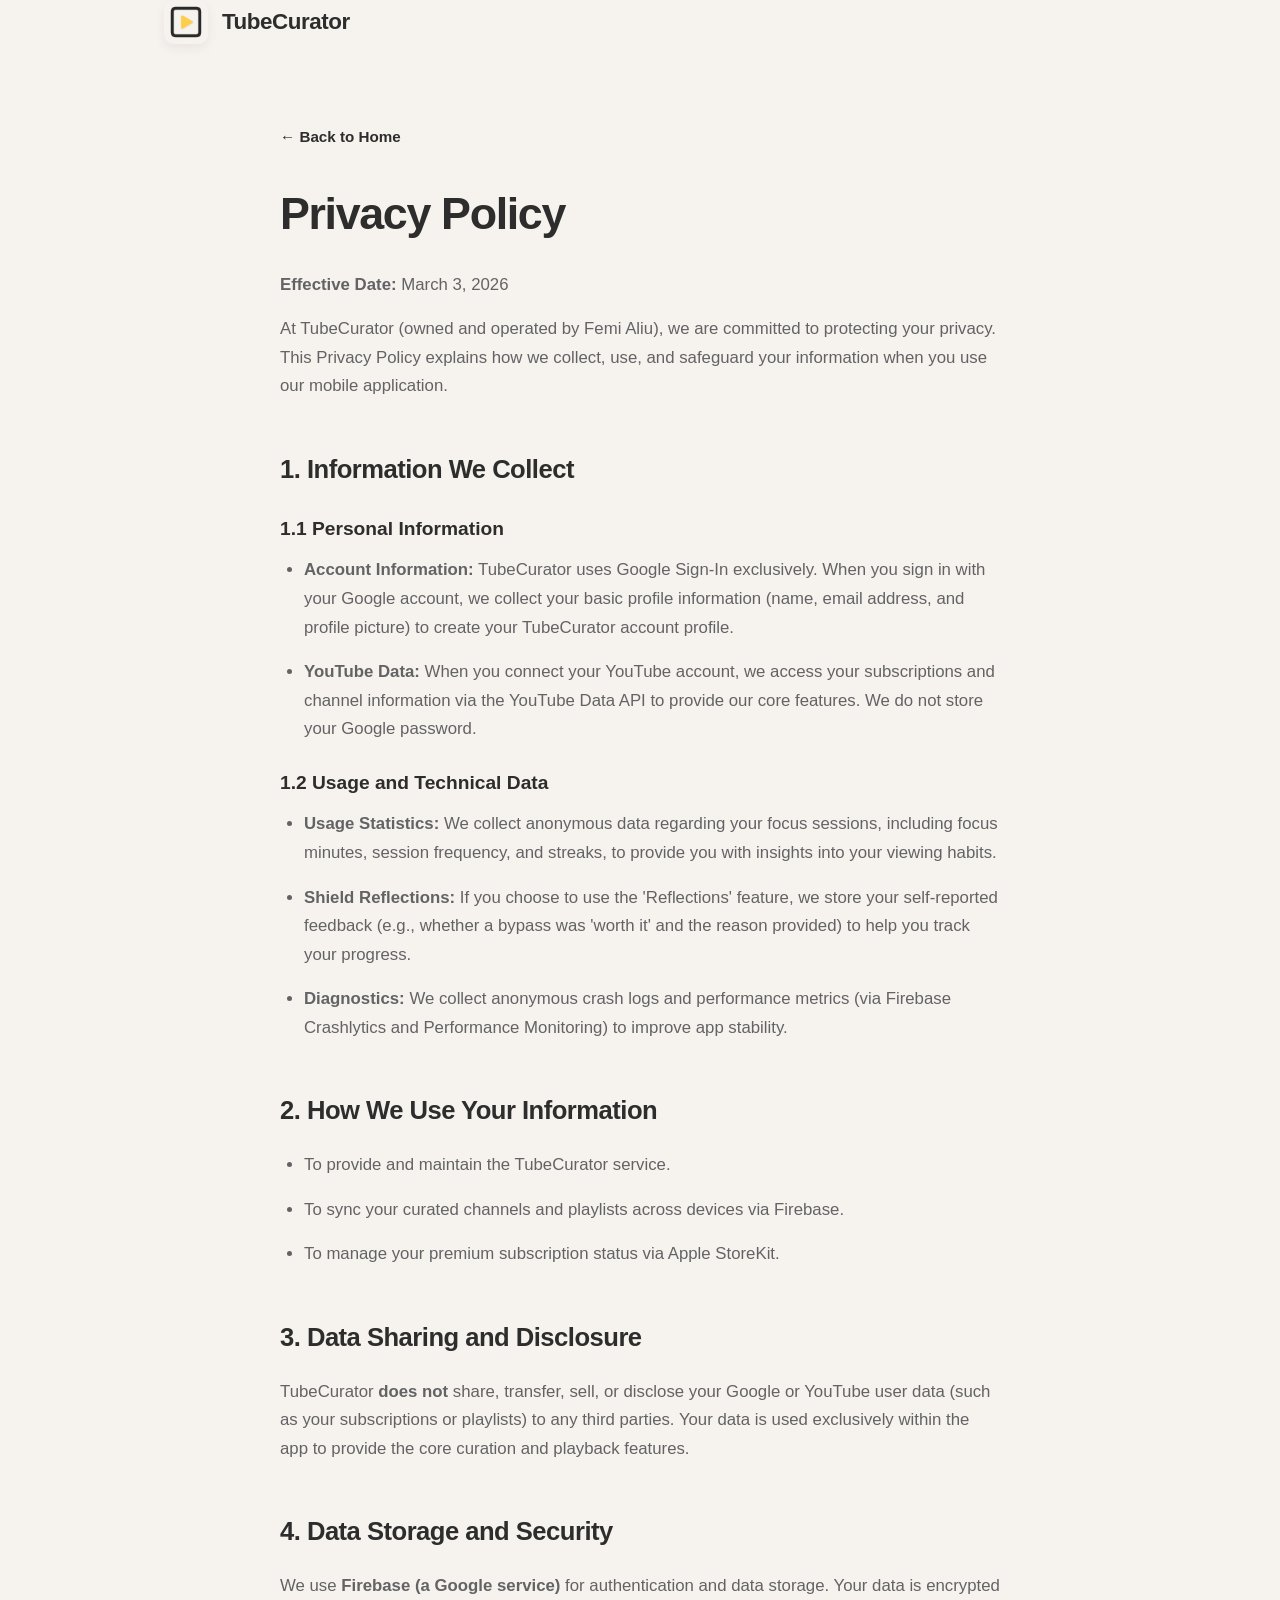
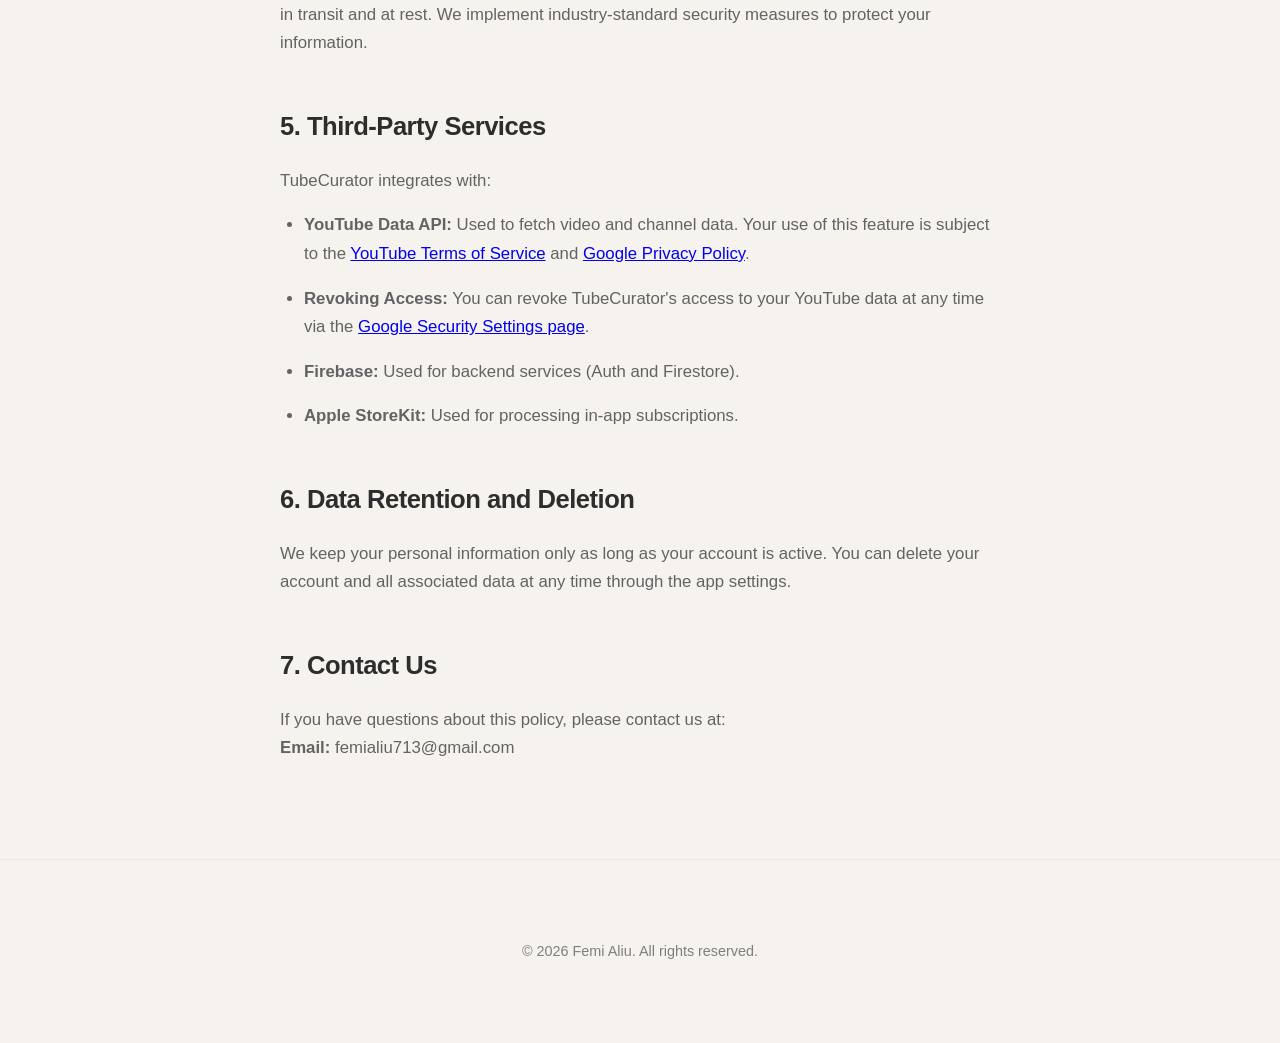
==== docs/privacy.html @ 1ade27c4 "Update Privacy Policy and Terms of Service for Google verification" ====
<!DOCTYPE html>
<html lang="en">

<head>
    <meta charset="UTF-8">
    <meta name="viewport" content="width=device-width, initial-scale=1.0">
    <title>Privacy Policy — TubeCurator</title>
    <link rel="stylesheet" href="style.css">
    <link href="https://fonts.googleapis.com/css2?family=Inter:wght@400;600;700&display=swap" rel="stylesheet">
    <style>
        .legal-content {
            padding: 80px 0;
            max-width: 720px;
            margin: 0 auto;
        }

        .legal-content h1 {
            font-size: 2.8rem;
            text-align: left;
            margin-bottom: 32px;
            letter-spacing: -0.03em;
        }

        .legal-content h2 {
            margin: 48px 0 20px;
            color: var(--text-primary);
            font-size: 1.6rem;
            letter-spacing: -0.02em;
        }

        .legal-content h3 {
            margin: 24px 0 12px;
            font-size: 1.2rem;
        }

        .legal-content p,
        .legal-content li {
            margin-bottom: 16px;
            color: var(--text-secondary);
            line-height: 1.7;
            font-size: 1.05rem;
        }

        .legal-content ul {
            margin-left: 24px;
            margin-bottom: 24px;
        }

        .back-link {
            display: inline-block;
            margin-bottom: 40px;
            color: var(--text-primary);
            text-decoration: none;
            font-weight: 600;
            font-size: 0.95rem;
        }
    </style>
</head>

<body>
    <header class="container">
        <div class="logo">
            <a href="index.html"
                style="text-decoration: none; color: inherit; display: flex; align-items: center; gap: 14px;">
                <img src="assets/icon.png" alt="TubeCurator Logo">
                <span>TubeCurator</span>
            </a>
        </div>
    </header>

    <main class="container">
        <div class="legal-content">
            <a href="index.html" class="back-link">← Back to Home</a>
            <h1>Privacy Policy</h1>
            <p><strong>Effective Date:</strong> March 3, 2026</p>

            <p>At TubeCurator (owned and operated by Femi Aliu), we are committed to protecting your privacy. This
                Privacy
                Policy explains how we collect, use, and safeguard your information when you use our mobile application.
            </p>

            <h2>1. Information We Collect</h2>
            <h3>1.1 Personal Information</h3>
            <ul>
                <li><strong>Account Information:</strong> TubeCurator uses Google Sign-In exclusively. When you sign in with your Google account, we collect your basic profile information (name, email address, and profile picture) to create your TubeCurator account profile.</li>
                <li><strong>YouTube Data:</strong> When you connect your YouTube account, we access your subscriptions
                    and channel information via the YouTube Data API to provide our core features. We do not store your
                    Google password.</li>
            </ul>

            <h3>1.2 Usage and Technical Data</h3>
            <ul>
                <li><strong>Usage Statistics:</strong> We collect anonymous data regarding your focus sessions,
                    including focus minutes, session frequency, and streaks, to provide you with insights into your
                    viewing habits.</li>
                <li><strong>Shield Reflections:</strong> If you choose to use the 'Reflections' feature, we store your
                    self-reported feedback (e.g., whether a bypass was 'worth it' and the reason provided) to help you
                    track your progress.</li>
                <li><strong>Diagnostics:</strong> We collect anonymous crash logs and performance metrics (via Firebase
                    Crashlytics and Performance Monitoring) to improve app stability.</li>
            </ul>

            <h2>2. How We Use Your Information</h2>
            <ul>
                <li>To provide and maintain the TubeCurator service.</li>
                <li>To sync your curated channels and playlists across devices via Firebase.</li>
                <li>To manage your premium subscription status via Apple StoreKit.</li>
            </ul>

            <h2>3. Data Sharing and Disclosure</h2>
            <p>TubeCurator <strong>does not</strong> share, transfer, sell, or disclose your Google or YouTube user data (such as your subscriptions or playlists) to any third parties. Your data is used exclusively within the app to provide the core curation and playback features.</p>

            <h2>4. Data Storage and Security</h2>
            <p>We use <strong>Firebase (a Google service)</strong> for authentication and data storage. Your data is
                encrypted in transit and at rest. We implement industry-standard security measures to protect your
                information.</p>

            <h2>5. Third-Party Services</h2>
            <p>TubeCurator integrates with:</p>
            <ul>
                <li><strong>YouTube Data API:</strong> Used to fetch video and channel data. Your use of this feature is
                    subject to the <a href="https://www.youtube.com/t/terms" target="_blank">YouTube Terms of
                        Service</a> and <a href="https://policies.google.com/privacy" target="_blank">Google Privacy
                        Policy</a>.</li>
                <li><strong>Revoking Access:</strong> You can revoke TubeCurator's access to your YouTube data at any
                    time via the <a href="https://security.google.com/settings/security/permissions"
                        target="_blank">Google Security Settings page</a>.</li>
                <li><strong>Firebase:</strong> Used for backend services (Auth and Firestore).</li>
                <li><strong>Apple StoreKit:</strong> Used for processing in-app subscriptions.</li>
            </ul>

            <h2>6. Data Retention and Deletion</h2>
            <p>We keep your personal information only as long as your account is active. You can delete your account and
                all associated data at any time through the app settings.</p>

            <h2>7. Contact Us</h2>
            <p>If you have questions about this policy, please contact us at:<br>
                <strong>Email:</strong> femialiu713@gmail.com
            </p>
        </div>
    </main>

    <footer>
        <div class="container">
            <p class="copyright">&copy; 2026 Femi Aliu. All rights reserved.</p>
        </div>
    </footer>
</body>

</html>
---- docs/style.css ----
:root {
    /* Light Theme (Default) */
    --bg-color: #F6F2ED;
    --card-bg: #FFFFFF;
    --text-primary: #2D2D2D;
    --text-secondary: #636366;
    --accent-color: #FFCC4D;
    --accent-deep: #D4AF37;
    --border-color: rgba(0, 0, 0, 0.05);
    --shadow-color: rgba(0, 0, 0, 0.06);
    --font-main: 'SF Pro Text', -apple-system, BlinkMacSystemFont, "Segoe UI", Roboto, Helvetica, Arial, sans-serif;
    --border-radius: 16px;
}

@media (prefers-color-scheme: dark) {
    :root {
        --bg-color: #121212;
        --card-bg: #1C1C1E;
        --text-primary: #F5F5F5;
        --text-secondary: #8E8E93;
        --border-color: rgba(255, 255, 255, 0.1);
        --shadow-color: rgba(0, 0, 0, 0.2);
    }
}

* {
    margin: 0;
    padding: 0;
    box-sizing: border-box;
}

body {
    background-color: var(--bg-color);
    color: var(--text-primary);
    font-family: var(--font-main);
    line-height: 1.6;
    overflow-x: hidden;
    -webkit-font-smoothing: antialiased;
}

.container {
    max-width: 1000px;
    margin: 0 auto;
    padding: 0 24px;
}

/* Header */
header {
    padding: 48px 0;
    display: flex;
    justify-content: space-between;
    align-items: center;
}

.logo {
    display: flex;
    align-items: center;
    gap: 14px;
    font-weight: 700;
    font-size: 1.4rem;
    letter-spacing: -0.02em;
}

.logo img {
    width: 44px;
    height: 44px;
    border-radius: 10px;
    box-shadow: 0 4px 12px var(--shadow-color);
}

/* Hero Section */
.hero {
    text-align: center;
    padding: 80px 0 120px;
}

.app-icon-large {
    width: 160px;
    height: 160px;
    margin-bottom: 48px;
    border-radius: 36px;
    box-shadow: 0 20px 40px var(--shadow-color);
}

h1 {
    font-size: 3.5rem;
    font-weight: 800;
    line-height: 1.1;
    margin-bottom: 24px;
    letter-spacing: -0.04em;
}

.subtitle {
    font-size: 1.4rem;
    color: var(--text-secondary);
    max-width: 640px;
    margin: 0 auto 48px;
    font-weight: 400;
}

/* Buttons */
.cta-button {
    display: inline-block;
    padding: 16px 32px;
    background-color: var(--text-primary);
    color: var(--bg-color);
    text-decoration: none;
    border-radius: 14px;
    font-weight: 600;
    font-size: 1.1rem;
    transition: all 0.2s cubic-bezier(0.4, 0, 0.2, 1);
}

.cta-button:hover {
    transform: scale(1.02);
    opacity: 0.9;
}

.cta-button.secondary {
    background-color: transparent;
    border: 1.5px solid var(--text-primary);
    color: var(--text-primary);
    margin-top: 16px;
}

/* Features */
.features {
    display: grid;
    grid-template-columns: repeat(auto-fit, minmax(280px, 1fr));
    gap: 24px;
    padding-bottom: 120px;
}

.feature-card {
    background-color: var(--card-bg);
    padding: 40px;
    border-radius: var(--border-radius);
    border: 1px solid var(--border-color);
    box-shadow: 0 8px 24px var(--shadow-color);
    transition: transform 0.3s ease;
}

.feature-card:hover {
    transform: translateY(-4px);
}

.feature-card .icon-box {
    width: 48px;
    height: 48px;
    background-color: var(--accent-color);
    border-radius: 12px;
    display: flex;
    align-items: center;
    justify-content: center;
    margin-bottom: 24px;
    color: #000;
    font-weight: bold;
}

.feature-card h3 {
    margin-bottom: 12px;
    font-size: 1.5rem;
    font-weight: 700;
    letter-spacing: -0.01em;
}

.feature-card p {
    color: var(--text-secondary);
    font-size: 1.05rem;
}

/* Footer */
footer {
    padding: 80px 0;
    border-top: 1px solid var(--border-color);
    text-align: center;
    color: var(--text-secondary);
}

.footer-links {
    margin-bottom: 32px;
    display: flex;
    justify-content: center;
    gap: 40px;
}

.footer-links a {
    color: var(--text-secondary);
    text-decoration: none;
    font-weight: 500;
    transition: color 0.2s ease;
}

.footer-links a:hover {
    color: var(--text-primary);
}

.copyright {
    font-size: 0.9rem;
    opacity: 0.8;
}

/* Utilities */
.accent-text {
    color: var(--accent-deep);
}

/* Responsive */
@media (max-width: 768px) {
    h1 {
        font-size: 2.5rem;
    }

    .subtitle {
        font-size: 1.1rem;
    }

    .hero {
        padding: 40px 0 80px;
    }
}
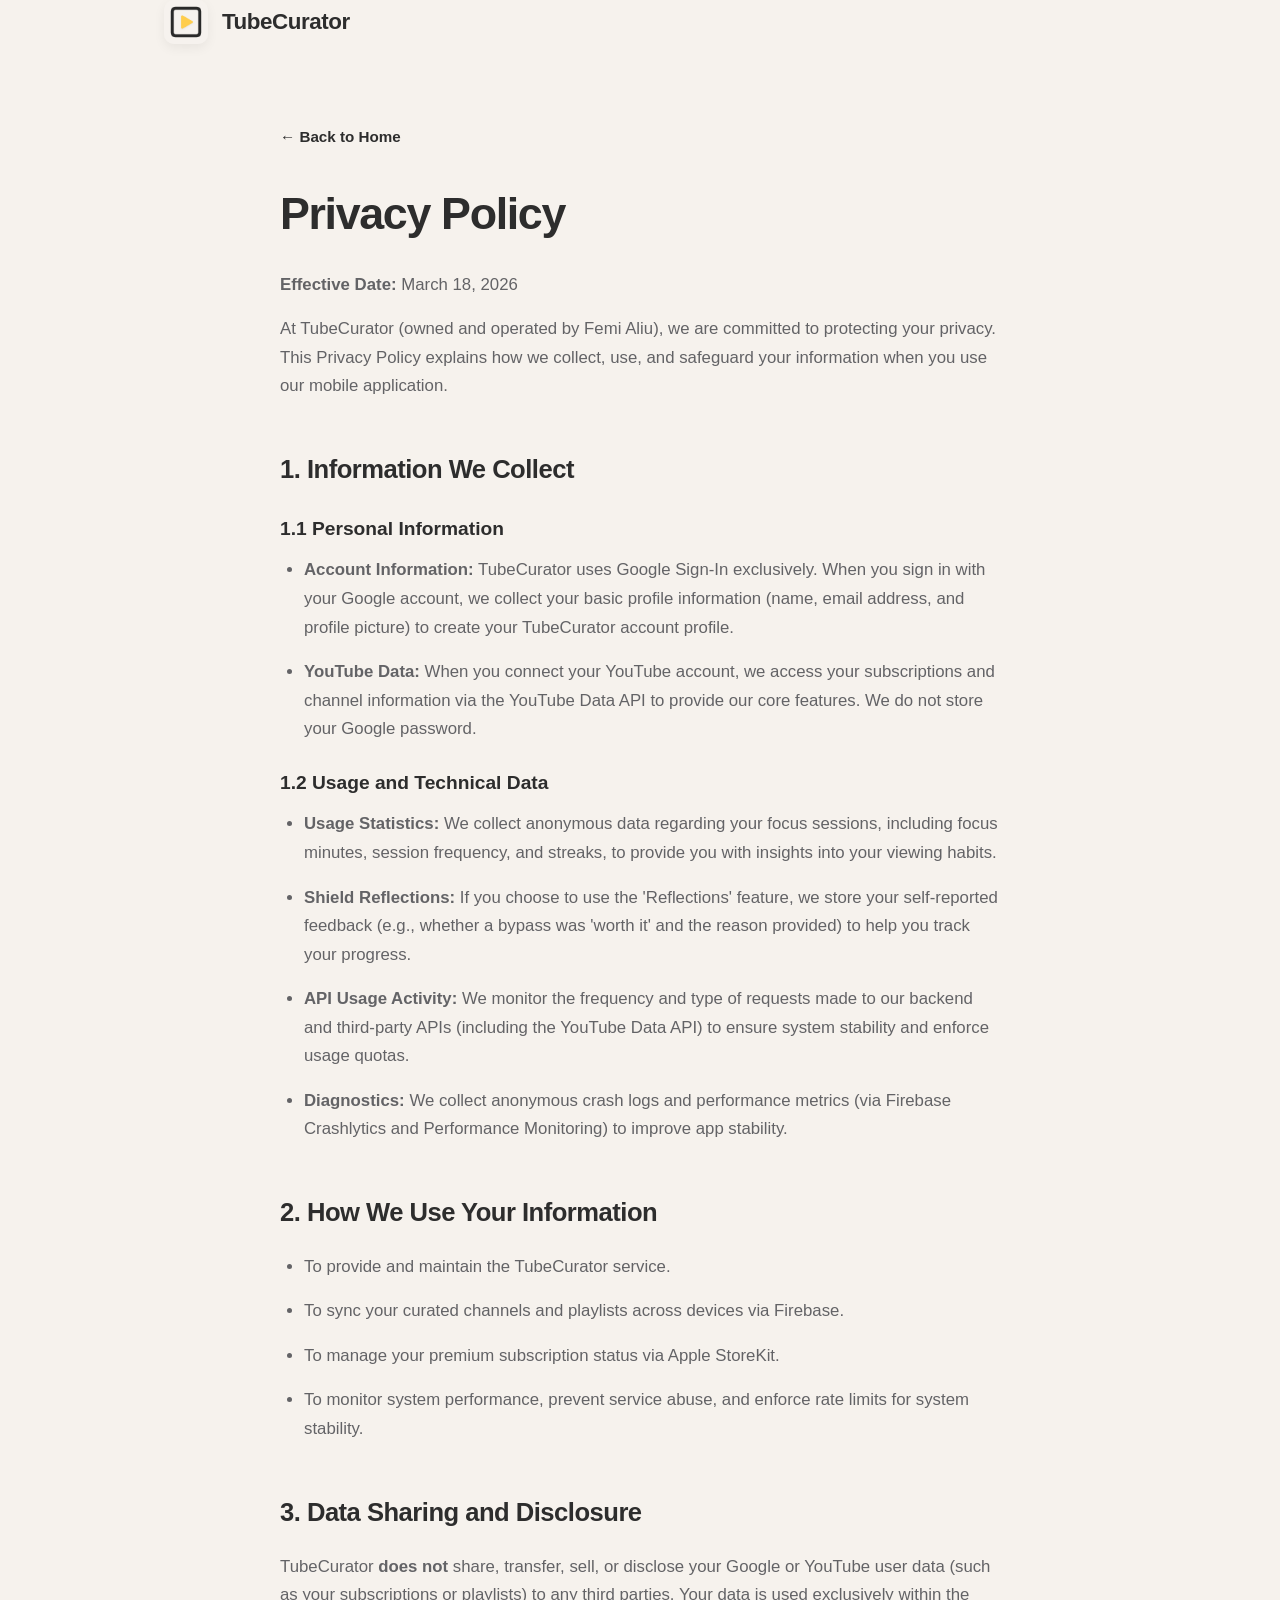
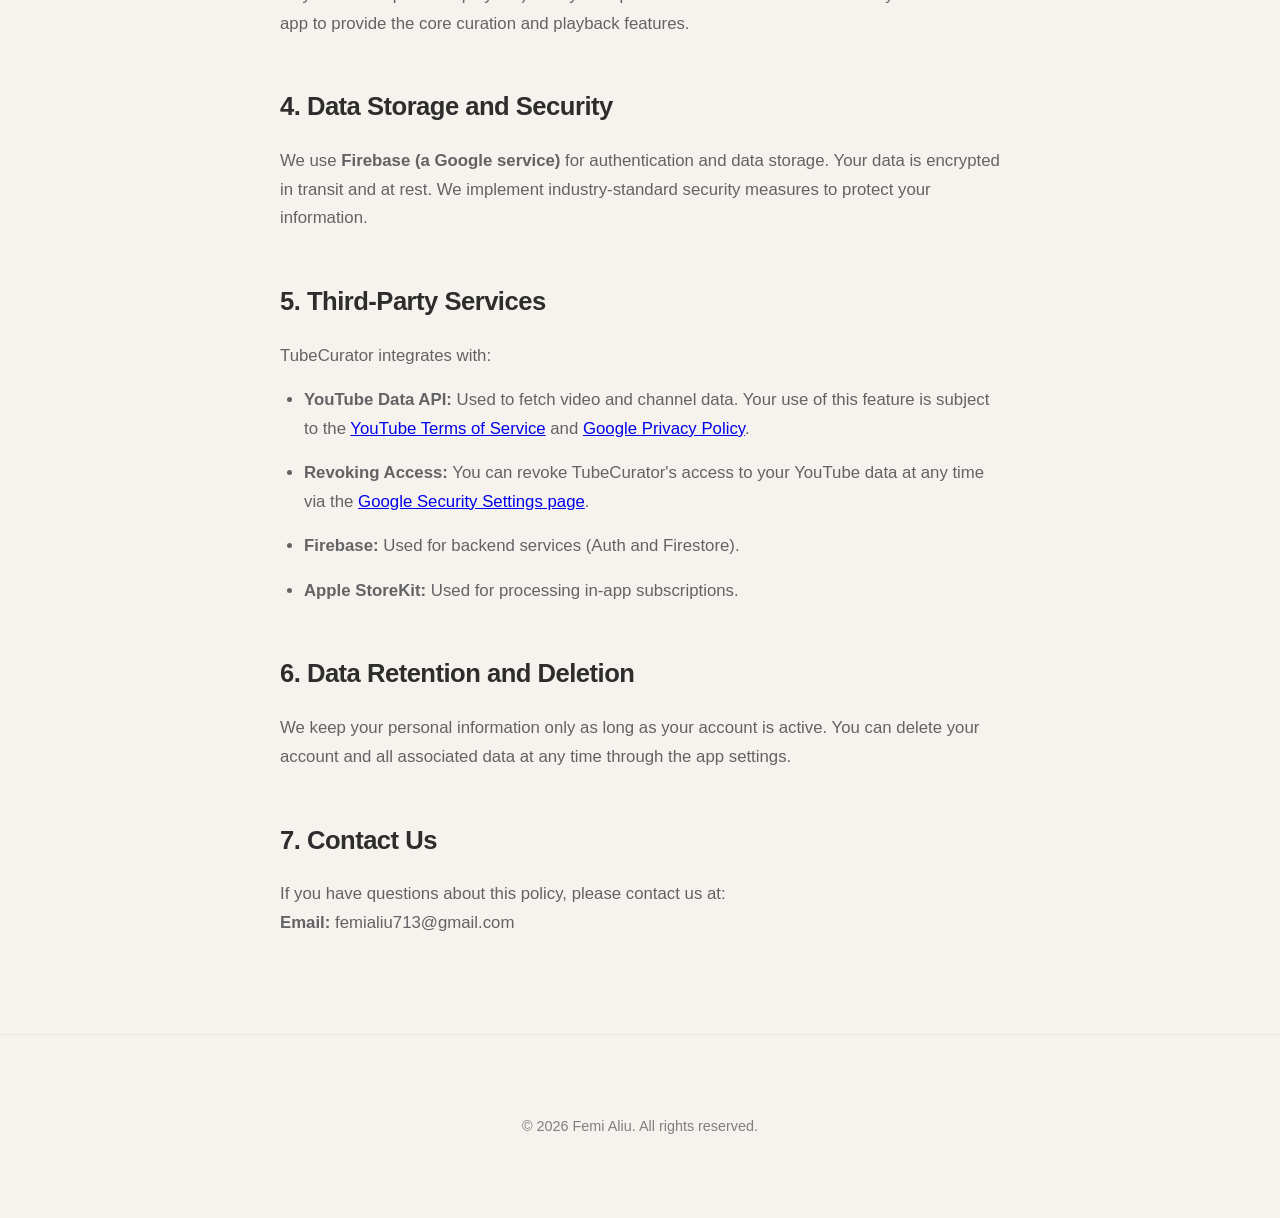
==== commit 496c868a: "legal: add usage limits and anti-abuse policies to ToS and Privacy" ====
--- a/docs/privacy.html
+++ b/docs/privacy.html
@@ -72,7 +72,7 @@
         <div class="legal-content">
             <a href="index.html" class="back-link">← Back to Home</a>
             <h1>Privacy Policy</h1>
-            <p><strong>Effective Date:</strong> March 3, 2026</p>
+            <p><strong>Effective Date:</strong> March 18, 2026</p>
 
             <p>At TubeCurator (owned and operated by Femi Aliu), we are committed to protecting your privacy. This
                 Privacy
@@ -96,6 +96,9 @@
                 <li><strong>Shield Reflections:</strong> If you choose to use the 'Reflections' feature, we store your
                     self-reported feedback (e.g., whether a bypass was 'worth it' and the reason provided) to help you
                     track your progress.</li>
+                <li><strong>API Usage Activity:</strong> We monitor the frequency and type of requests made to our
+                    backend and third-party APIs (including the YouTube Data API) to ensure system stability and enforce
+                    usage quotas.</li>
                 <li><strong>Diagnostics:</strong> We collect anonymous crash logs and performance metrics (via Firebase
                     Crashlytics and Performance Monitoring) to improve app stability.</li>
             </ul>
@@ -105,6 +108,8 @@
                 <li>To provide and maintain the TubeCurator service.</li>
                 <li>To sync your curated channels and playlists across devices via Firebase.</li>
                 <li>To manage your premium subscription status via Apple StoreKit.</li>
+                <li>To monitor system performance, prevent service abuse, and enforce rate limits for system stability.
+                </li>
             </ul>
 
             <h2>3. Data Sharing and Disclosure</h2>
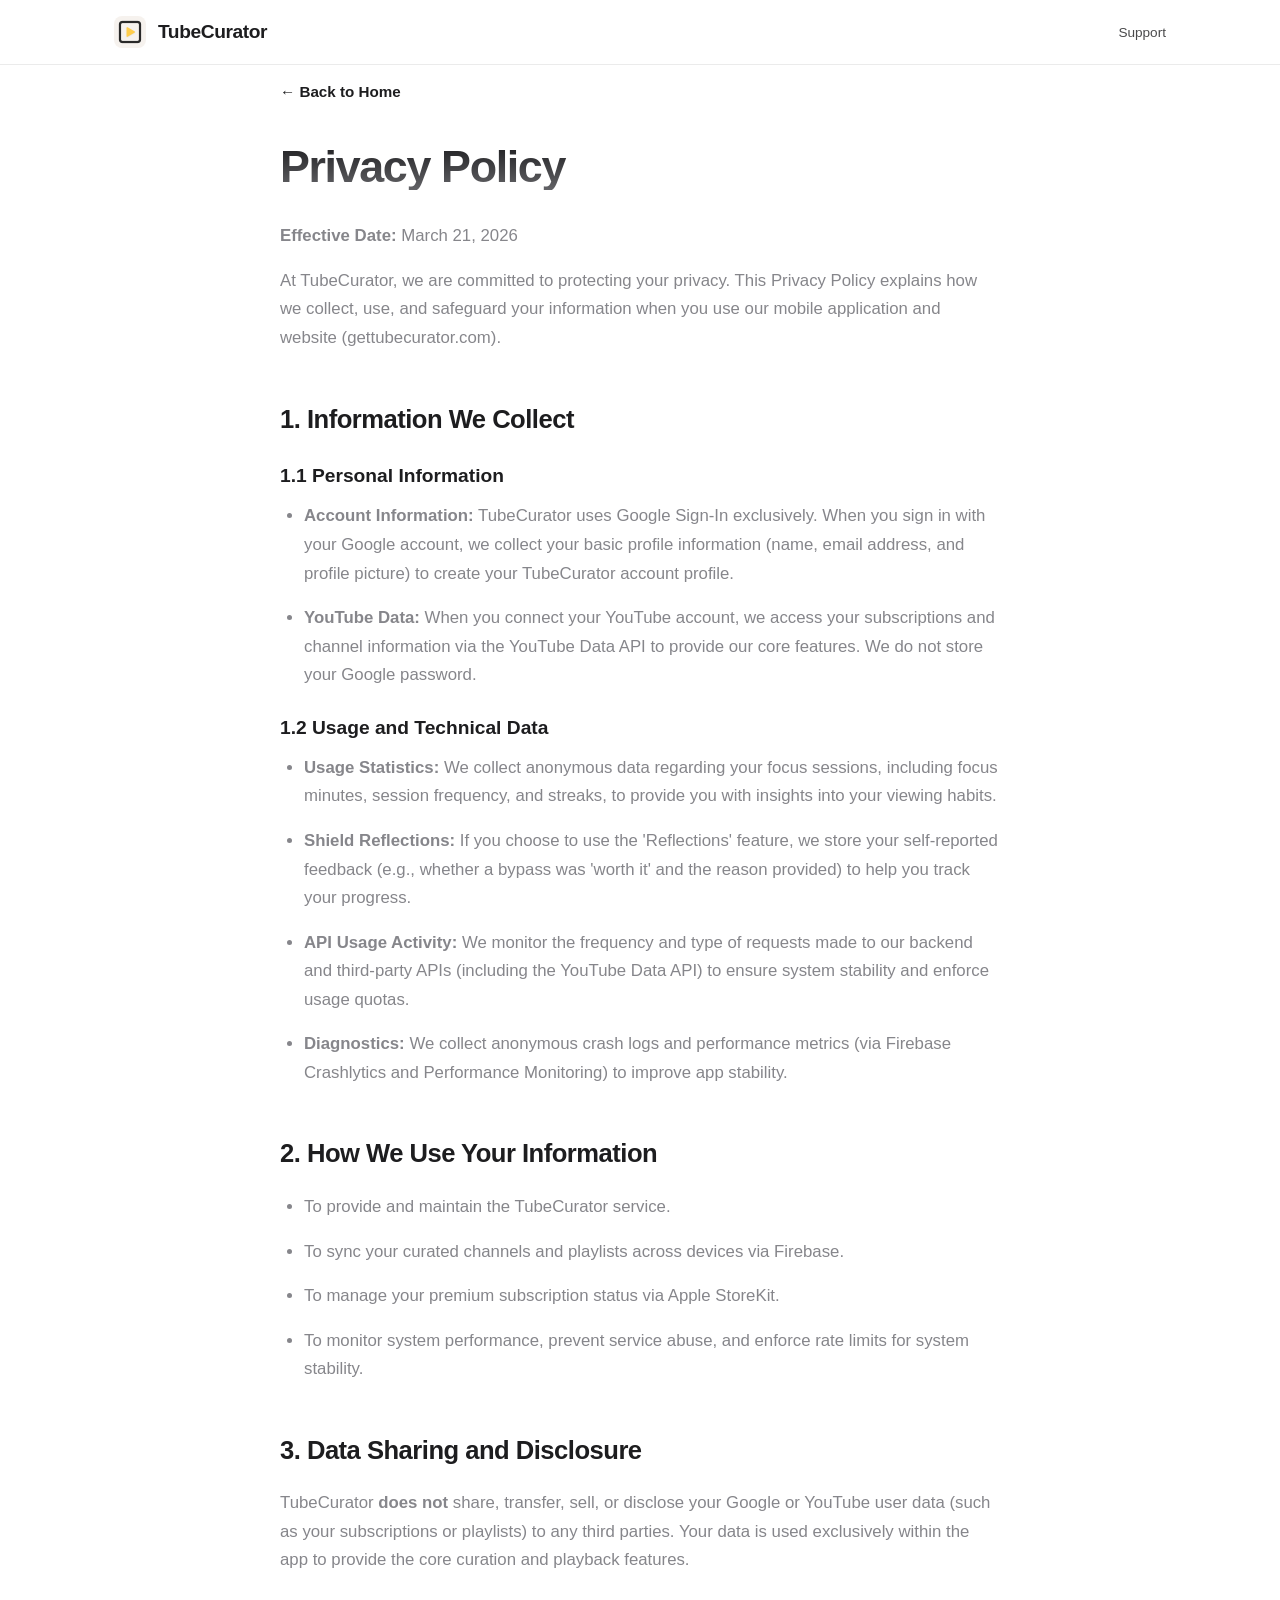
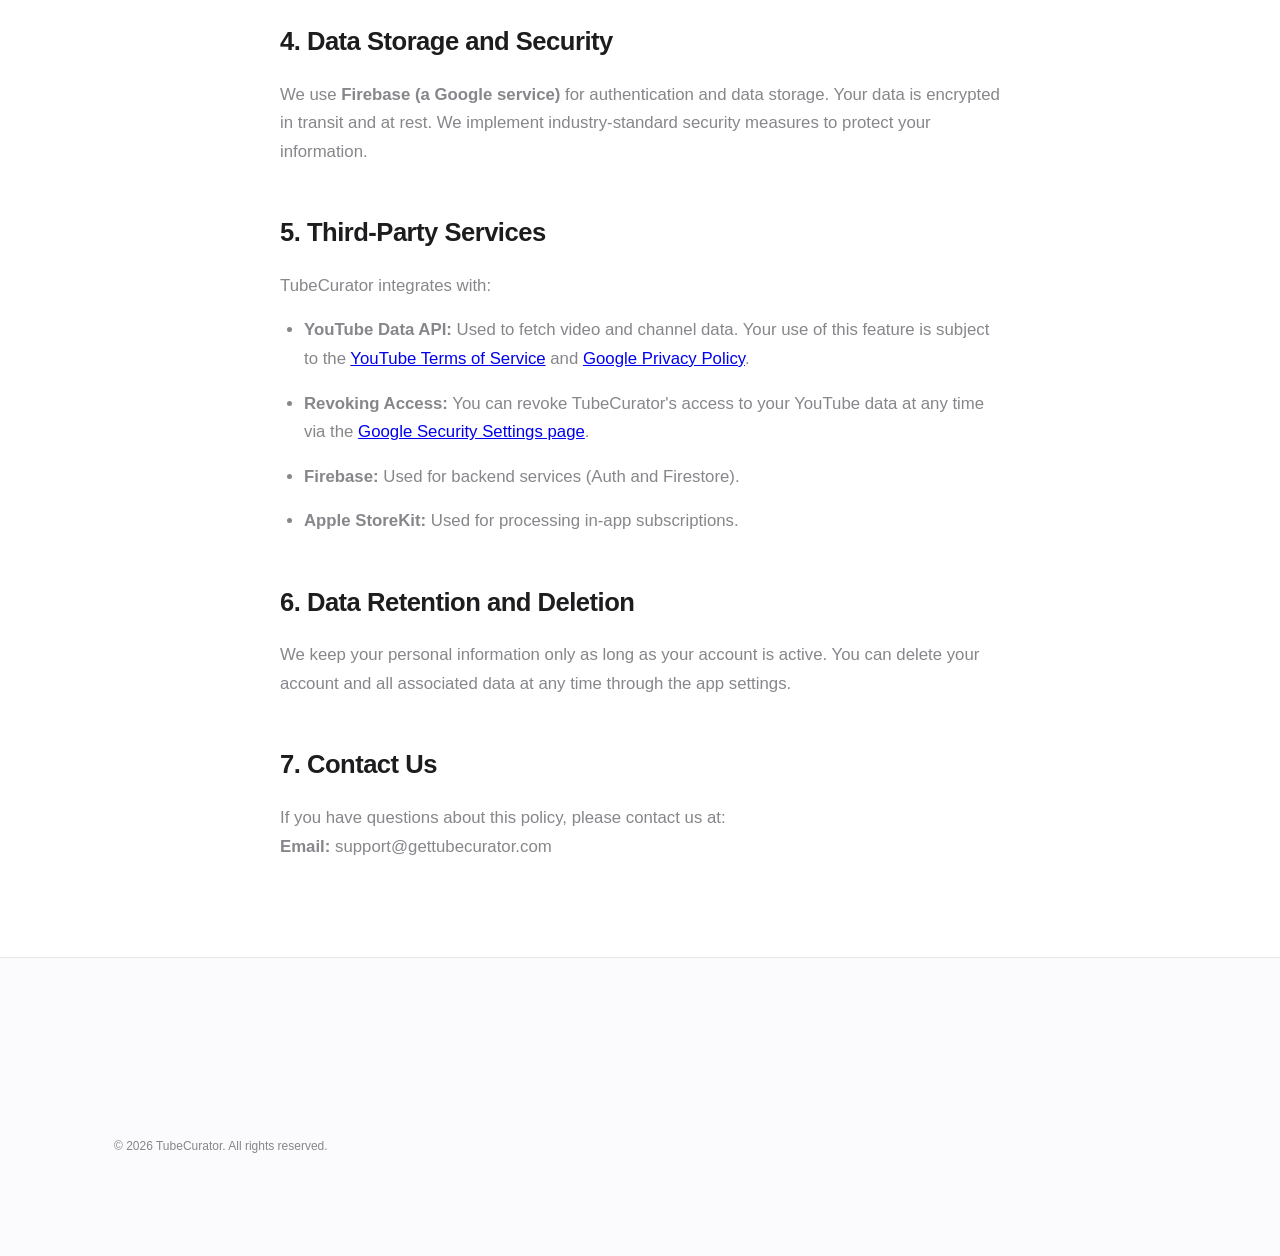
==== commit 1afbf96b: "updated site" ====
--- a/docs/privacy.html
+++ b/docs/privacy.html
@@ -58,13 +58,15 @@
 </head>
 
 <body>
-    <header class="container">
-        <div class="logo">
-            <a href="index.html"
-                style="text-decoration: none; color: inherit; display: flex; align-items: center; gap: 14px;">
+    <header>
+        <div class="container">
+            <a href="index.html" class="logo">
                 <img src="assets/icon.png" alt="TubeCurator Logo">
                 <span>TubeCurator</span>
             </a>
+            <nav>
+                <a href="mailto:support@gettubecurator.com">Support</a>
+            </nav>
         </div>
     </header>
 
@@ -72,12 +74,9 @@
         <div class="legal-content">
             <a href="index.html" class="back-link">← Back to Home</a>
             <h1>Privacy Policy</h1>
-            <p><strong>Effective Date:</strong> March 18, 2026</p>
+            <p><strong>Effective Date:</strong> March 21, 2026</p>
 
-            <p>At TubeCurator (owned and operated by Femi Aliu), we are committed to protecting your privacy. This
-                Privacy
-                Policy explains how we collect, use, and safeguard your information when you use our mobile application.
-            </p>
+            <p>At TubeCurator, we are committed to protecting your privacy. This Privacy Policy explains how we collect, use, and safeguard your information when you use our mobile application and website (gettubecurator.com).</p>
 
             <h2>1. Information We Collect</h2>
             <h3>1.1 Personal Information</h3>
@@ -140,14 +139,14 @@
 
             <h2>7. Contact Us</h2>
             <p>If you have questions about this policy, please contact us at:<br>
-                <strong>Email:</strong> femialiu713@gmail.com
+                <strong>Email:</strong> support@gettubecurator.com
             </p>
         </div>
     </main>
 
     <footer>
         <div class="container">
-            <p class="copyright">&copy; 2026 Femi Aliu. All rights reserved.</p>
+            <p class="copyright">&copy; 2026 TubeCurator. All rights reserved.</p>
         </div>
     </footer>
 </body>
--- a/docs/style.css
+++ b/docs/style.css
@@ -1,25 +1,37 @@
 :root {
-    /* Light Theme (Default) */
-    --bg-color: #F6F2ED;
-    --card-bg: #FFFFFF;
-    --text-primary: #2D2D2D;
-    --text-secondary: #636366;
-    --accent-color: #FFCC4D;
-    --accent-deep: #D4AF37;
-    --border-color: rgba(0, 0, 0, 0.05);
-    --shadow-color: rgba(0, 0, 0, 0.06);
-    --font-main: 'SF Pro Text', -apple-system, BlinkMacSystemFont, "Segoe UI", Roboto, Helvetica, Arial, sans-serif;
-    --border-radius: 16px;
+    /* Color Palette - Premium Neutrals & Gold Accents */
+    --bg-primary: #ffffff;
+    --bg-secondary: #fbfbfd;
+    --text-primary: #1d1d1f;
+    --text-secondary: #86868b;
+    --accent: #ffcc00; /* Apple-style Gold/Amber */
+    --accent-hover: #e6b800;
+    --glass-bg: rgba(255, 255, 255, 0.72);
+    --glass-border: rgba(0, 0, 0, 0.08);
+    --card-shadow: 0 8px 30px rgba(0, 0, 0, 0.04);
+    --card-hover-shadow: 0 20px 40px rgba(0, 0, 0, 0.08);
+    
+    /* Typography */
+    --font-main: 'Inter', -apple-system, BlinkMacSystemFont, "SF Pro Text", "Helvetica Neue", Arial, sans-serif;
+    --letter-spacing-tight: -0.022em;
+    --letter-spacing-v-tight: -0.04em;
+    
+    /* Layout */
+    --container-max-width: 1100px;
+    --section-padding: 120px 24px;
+    --border-radius: 20px;
 }
 
 @media (prefers-color-scheme: dark) {
     :root {
-        --bg-color: #121212;
-        --card-bg: #1C1C1E;
-        --text-primary: #F5F5F5;
-        --text-secondary: #8E8E93;
-        --border-color: rgba(255, 255, 255, 0.1);
-        --shadow-color: rgba(0, 0, 0, 0.2);
+        --bg-primary: #000000;
+        --bg-secondary: #161617;
+        --text-primary: #f5f5f7;
+        --text-secondary: #a1a1a6;
+        --glass-bg: rgba(22, 22, 23, 0.8);
+        --glass-border: rgba(255, 255, 255, 0.12);
+        --card-shadow: 0 8px 30px rgba(0, 0, 0, 0.4);
+        --card-hover-shadow: 0 20px 40px rgba(0, 0, 0, 0.6);
     }
 }
 
@@ -27,26 +39,40 @@
     margin: 0;
     padding: 0;
     box-sizing: border-box;
+    -webkit-font-smoothing: antialiased;
 }
 
 body {
-    background-color: var(--bg-color);
+    background-color: var(--bg-primary);
     color: var(--text-primary);
     font-family: var(--font-main);
-    line-height: 1.6;
+    line-height: 1.47059;
+    font-weight: 400;
     overflow-x: hidden;
-    -webkit-font-smoothing: antialiased;
 }
 
 .container {
-    max-width: 1000px;
+    max-width: var(--container-max-width);
     margin: 0 auto;
     padding: 0 24px;
 }
 
-/* Header */
+/* Header & Navigation */
 header {
-    padding: 48px 0;
+    position: fixed;
+    top: 0;
+    left: 0;
+    right: 0;
+    z-index: 1000;
+    backdrop-filter: blur(20px);
+    -webkit-backdrop-filter: blur(20px);
+    background-color: var(--glass-bg);
+    border-bottom: 1px solid var(--glass-border);
+    transition: background-color 0.3s ease;
+}
+
+header .container {
+    height: 64px;
     display: flex;
     justify-content: space-between;
     align-items: center;
@@ -55,167 +81,253 @@
 .logo {
     display: flex;
     align-items: center;
-    gap: 14px;
-    font-weight: 700;
-    font-size: 1.4rem;
-    letter-spacing: -0.02em;
+    gap: 12px;
+    font-weight: 600;
+    font-size: 1.2rem;
+    letter-spacing: var(--letter-spacing-tight);
+    text-decoration: none;
+    color: var(--text-primary);
 }
 
 .logo img {
-    width: 44px;
-    height: 44px;
-    border-radius: 10px;
-    box-shadow: 0 4px 12px var(--shadow-color);
+    width: 32px;
+    height: 32px;
+    border-radius: 8px;
+}
+
+nav a {
+    color: var(--text-primary);
+    text-decoration: none;
+    font-size: 0.85rem;
+    font-weight: 500;
+    opacity: 0.8;
+    transition: opacity 0.2s;
+}
+
+nav a:hover {
+    opacity: 1;
 }
 
 /* Hero Section */
 .hero {
+    padding: 200px 24px 120px;
     text-align: center;
-    padding: 80px 0 120px;
+    display: flex;
+    flex-direction: column;
+    align-items: center;
 }
 
 .app-icon-large {
-    width: 160px;
-    height: 160px;
-    margin-bottom: 48px;
-    border-radius: 36px;
-    box-shadow: 0 20px 40px var(--shadow-color);
+    width: 120px;
+    height: 120px;
+    margin-bottom: 40px;
+    border-radius: 28px;
+    box-shadow: 0 10px 30px rgba(0, 0, 0, 0.15);
 }
 
 h1 {
-    font-size: 3.5rem;
-    font-weight: 800;
-    line-height: 1.1;
+    font-size: 5rem;
+    line-height: 1.05;
+    font-weight: 700;
+    letter-spacing: var(--letter-spacing-v-tight);
     margin-bottom: 24px;
-    letter-spacing: -0.04em;
+    background: linear-gradient(180deg, var(--text-primary) 0%, var(--text-secondary) 150%);
+    -webkit-background-clip: text;
+    background-clip: text;
+    -webkit-text-fill-color: transparent;
 }
 
 .subtitle {
-    font-size: 1.4rem;
+    font-size: 1.6rem;
+    line-height: 1.3;
+    font-weight: 500;
     color: var(--text-secondary);
-    max-width: 640px;
+    max-width: 700px;
     margin: 0 auto 48px;
-    font-weight: 400;
-}
-
-/* Buttons */
+    letter-spacing: var(--letter-spacing-tight);
+}
+
+.actions {
+    display: flex;
+    gap: 16px;
+    justify-content: center;
+}
+
 .cta-button {
     display: inline-block;
-    padding: 16px 32px;
-    background-color: var(--text-primary);
-    color: var(--bg-color);
+    padding: 18px 32px;
+    background-color: #0071e3; /* Classic Apple Blue */
+    color: #ffffff;
     text-decoration: none;
-    border-radius: 14px;
+    border-radius: 980px;
     font-weight: 600;
     font-size: 1.1rem;
-    transition: all 0.2s cubic-bezier(0.4, 0, 0.2, 1);
+    transition: all 0.3s cubic-bezier(0.4, 0, 0.2, 1);
 }
 
 .cta-button:hover {
+    background-color: #0077ed;
     transform: scale(1.02);
-    opacity: 0.9;
 }
 
 .cta-button.secondary {
     background-color: transparent;
-    border: 1.5px solid var(--text-primary);
-    color: var(--text-primary);
-    margin-top: 16px;
-}
-
-/* Features */
+    color: #0071e3;
+    border: none;
+}
+
+.cta-button.secondary:hover {
+    text-decoration: underline;
+    transform: none;
+}
+
+/* Features Grid */
 .features {
+    padding: var(--section-padding);
+}
+
+.features-grid {
     display: grid;
-    grid-template-columns: repeat(auto-fit, minmax(280px, 1fr));
+    grid-template-columns: repeat(3, 1fr);
     gap: 24px;
-    padding-bottom: 120px;
 }
 
 .feature-card {
-    background-color: var(--card-bg);
-    padding: 40px;
+    background-color: var(--bg-secondary);
+    padding: 48px;
     border-radius: var(--border-radius);
-    border: 1px solid var(--border-color);
-    box-shadow: 0 8px 24px var(--shadow-color);
-    transition: transform 0.3s ease;
+    transition: transform 0.4s cubic-bezier(0.15, 0, 0.15, 1), box-shadow 0.4s ease;
+    border: 1px solid var(--glass-border);
 }
 
 .feature-card:hover {
-    transform: translateY(-4px);
-}
-
-.feature-card .icon-box {
-    width: 48px;
-    height: 48px;
-    background-color: var(--accent-color);
-    border-radius: 12px;
+    transform: translateY(-8px);
+    box-shadow: var(--card-hover-shadow);
+}
+
+.icon-box {
+    width: 56px;
+    height: 56px;
+    background: linear-gradient(135deg, #f5f5f7 0%, #e8e8ed 100%);
+    border-radius: 14px;
     display: flex;
     align-items: center;
     justify-content: center;
-    margin-bottom: 24px;
-    color: #000;
-    font-weight: bold;
+    margin-bottom: 32px;
+    color: #1d1d1f;
+}
+
+@media (prefers-color-scheme: dark) {
+    .icon-box {
+        background: linear-gradient(135deg, #1c1c1e 0%, #2c2c2e 100%);
+        color: #f5f5f7;
+    }
 }
 
 .feature-card h3 {
-    margin-bottom: 12px;
     font-size: 1.5rem;
-    font-weight: 700;
-    letter-spacing: -0.01em;
+    font-weight: 600;
+    margin-bottom: 16px;
+    letter-spacing: var(--letter-spacing-tight);
 }
 
 .feature-card p {
     color: var(--text-secondary);
     font-size: 1.05rem;
+    line-height: 1.5;
 }
 
 /* Footer */
 footer {
-    padding: 80px 0;
-    border-top: 1px solid var(--border-color);
-    text-align: center;
+    padding: 100px 24px;
+    border-top: 1px solid var(--glass-border);
+    background-color: var(--bg-secondary);
+    text-align: left;
+}
+
+.footer-content {
+    display: flex;
+    justify-content: space-between;
+    align-items: flex-start;
+    flex-wrap: wrap;
+    gap: 40px;
+}
+
+.footer-brand .logo {
+    margin-bottom: 24px;
+}
+
+.footer-links {
+    display: flex;
+    gap: 60px;
+}
+
+.footer-col h4 {
+    font-size: 0.75rem;
+    text-transform: uppercase;
+    letter-spacing: 0.1em;
     color: var(--text-secondary);
-}
-
-.footer-links {
-    margin-bottom: 32px;
-    display: flex;
-    justify-content: center;
-    gap: 40px;
-}
-
-.footer-links a {
+    margin-bottom: 20px;
+}
+
+.footer-col ul {
+    list-style: none;
+}
+
+.footer-col ul li {
+    margin-bottom: 12px;
+}
+
+.footer-col ul li a {
+    color: var(--text-primary);
+    text-decoration: none;
+    font-size: 0.85rem;
+    opacity: 0.8;
+    transition: opacity 0.2s;
+}
+
+.footer-col ul li a:hover {
+    opacity: 1;
+}
+
+.copyright {
+    margin-top: 80px;
+    font-size: 0.75rem;
     color: var(--text-secondary);
-    text-decoration: none;
-    font-weight: 500;
-    transition: color 0.2s ease;
-}
-
-.footer-links a:hover {
-    color: var(--text-primary);
-}
-
-.copyright {
-    font-size: 0.9rem;
-    opacity: 0.8;
-}
-
-/* Utilities */
-.accent-text {
-    color: var(--accent-deep);
-}
-
-/* Responsive */
-@media (max-width: 768px) {
-    h1 {
-        font-size: 2.5rem;
+}
+
+/* Responsive Scaling */
+@media (max-width: 1068px) {
+    h1 { font-size: 4.5rem; }
+    .features-grid { grid-template-columns: repeat(2, 1fr); }
+}
+
+@media (max-width: 734px) {
+    h1 { font-size: 3rem; }
+    .subtitle { font-size: 1.25rem; }
+    .features-grid { grid-template-columns: 1fr; }
+    header .container { height: 52px; }
+    .hero { padding-top: 140px; }
+    .footer-links { gap: 40px; }
+}
+
+/* Animations */
+@keyframes fadeInUp {
+    from {
+        opacity: 0;
+        transform: translateY(30px);
     }
-
-    .subtitle {
-        font-size: 1.1rem;
+    to {
+        opacity: 1;
+        transform: translateY(0);
     }
-
-    .hero {
-        padding: 40px 0 80px;
-    }
-}+}
+
+.hero h1, .hero .subtitle, .hero .actions, .hero .app-icon-large {
+    animation: fadeInUp 0.8s cubic-bezier(0.15, 0, 0.15, 1) both;
+}
+
+.hero .app-icon-large { animation-delay: 0.1s; }
+.hero h1 { animation-delay: 0.2s; }
+.hero .subtitle { animation-delay: 0.3s; }
+.hero .actions { animation-delay: 0.4s; }
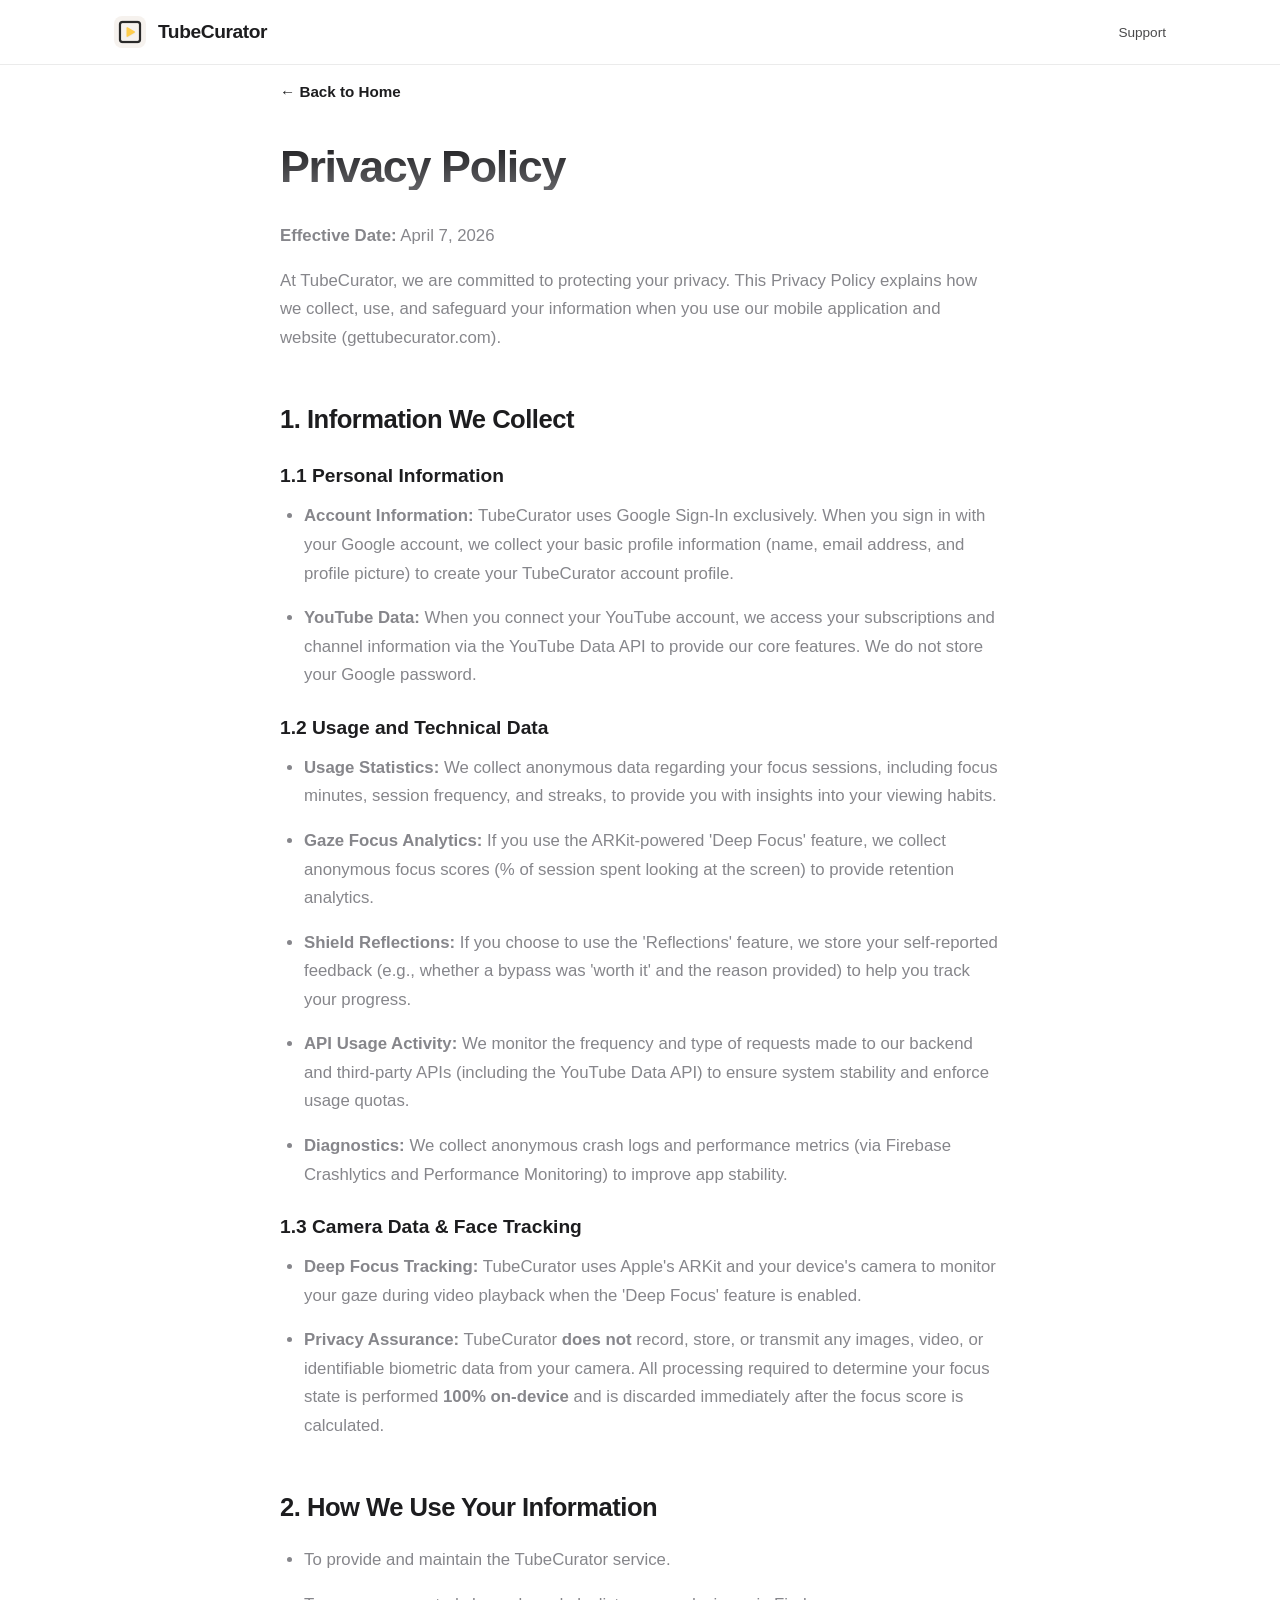
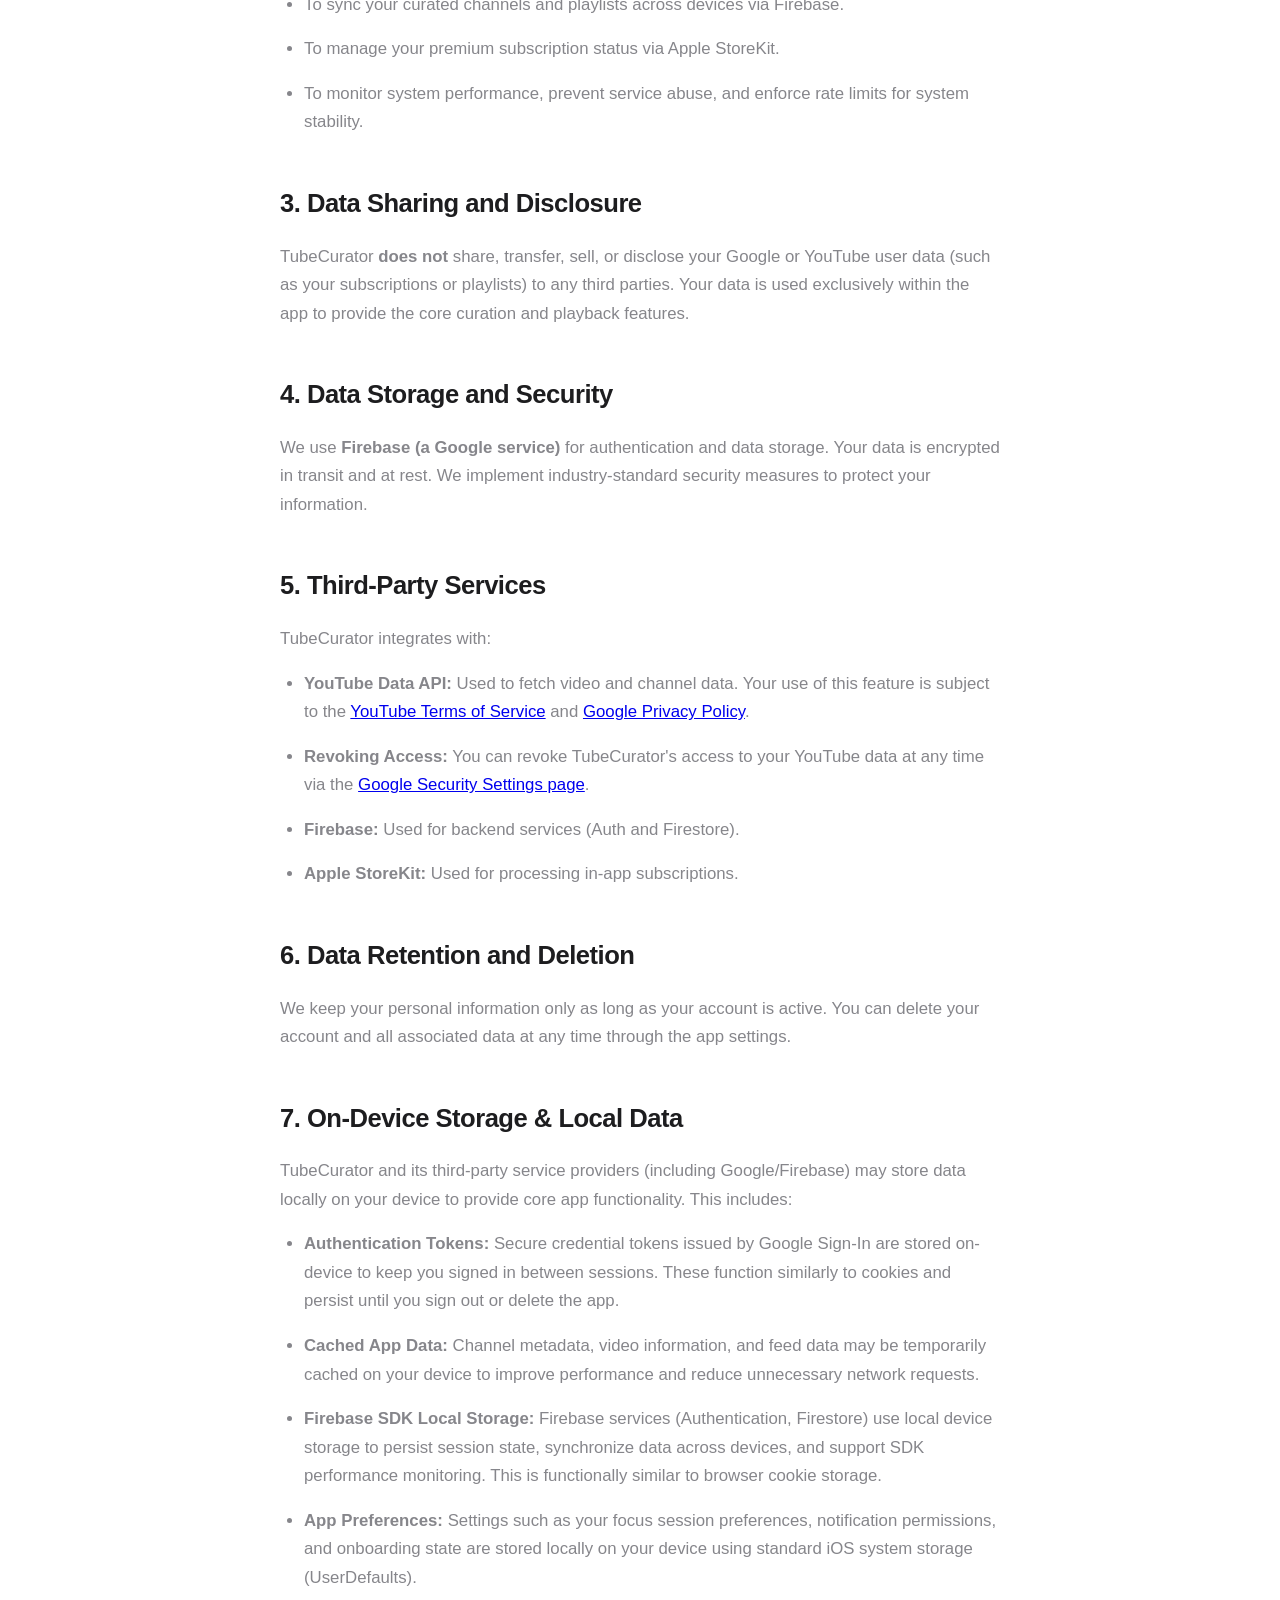
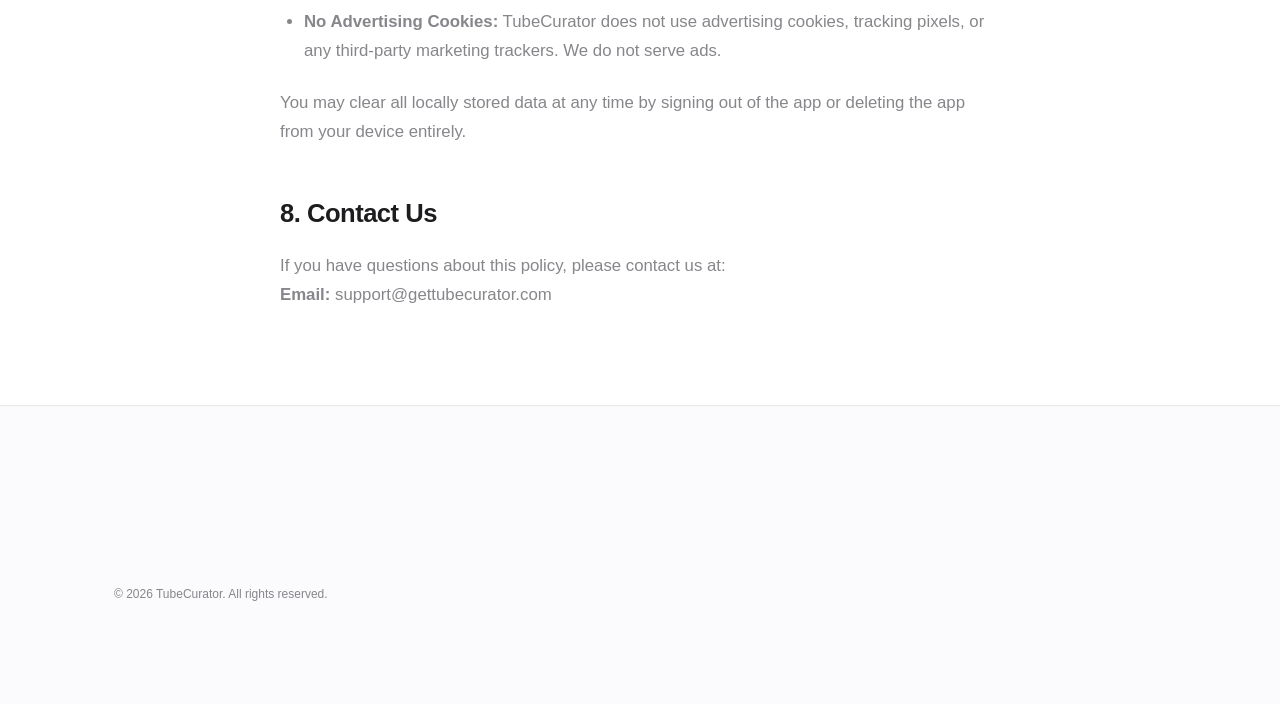
==== commit 6f1b6d1c: "Update documentation pages" ====
--- a/docs/privacy.html
+++ b/docs/privacy.html
@@ -5,6 +5,8 @@
     <meta charset="UTF-8">
     <meta name="viewport" content="width=device-width, initial-scale=1.0">
     <title>Privacy Policy — TubeCurator</title>
+    <link rel="icon" type="image/png" href="favicon.png">
+    <link rel="apple-touch-icon" href="assets/icon.png">
     <link rel="stylesheet" href="style.css">
     <link href="https://fonts.googleapis.com/css2?family=Inter:wght@400;600;700&display=swap" rel="stylesheet">
     <style>
@@ -74,7 +76,7 @@
         <div class="legal-content">
             <a href="index.html" class="back-link">← Back to Home</a>
             <h1>Privacy Policy</h1>
-            <p><strong>Effective Date:</strong> March 21, 2026</p>
+            <p><strong>Effective Date:</strong> April 7, 2026</p>
 
             <p>At TubeCurator, we are committed to protecting your privacy. This Privacy Policy explains how we collect, use, and safeguard your information when you use our mobile application and website (gettubecurator.com).</p>
 
@@ -92,6 +94,7 @@
                 <li><strong>Usage Statistics:</strong> We collect anonymous data regarding your focus sessions,
                     including focus minutes, session frequency, and streaks, to provide you with insights into your
                     viewing habits.</li>
+                <li><strong>Gaze Focus Analytics:</strong> If you use the ARKit-powered 'Deep Focus' feature, we collect anonymous focus scores (% of session spent looking at the screen) to provide retention analytics.</li>
                 <li><strong>Shield Reflections:</strong> If you choose to use the 'Reflections' feature, we store your
                     self-reported feedback (e.g., whether a bypass was 'worth it' and the reason provided) to help you
                     track your progress.</li>
@@ -100,6 +103,12 @@
                     usage quotas.</li>
                 <li><strong>Diagnostics:</strong> We collect anonymous crash logs and performance metrics (via Firebase
                     Crashlytics and Performance Monitoring) to improve app stability.</li>
+            </ul>
+
+            <h3>1.3 Camera Data & Face Tracking</h3>
+            <ul>
+                <li><strong>Deep Focus Tracking:</strong> TubeCurator uses Apple's ARKit and your device's camera to monitor your gaze during video playback when the 'Deep Focus' feature is enabled.</li>
+                <li><strong>Privacy Assurance:</strong> TubeCurator <strong>does not</strong> record, store, or transmit any images, video, or identifiable biometric data from your camera. All processing required to determine your focus state is performed <strong>100% on-device</strong> and is discarded immediately after the focus score is calculated.</li>
             </ul>
 
             <h2>2. How We Use Your Information</h2>
@@ -137,7 +146,18 @@
             <p>We keep your personal information only as long as your account is active. You can delete your account and
                 all associated data at any time through the app settings.</p>
 
-            <h2>7. Contact Us</h2>
+            <h2>7. On-Device Storage &amp; Local Data</h2>
+            <p>TubeCurator and its third-party service providers (including Google/Firebase) may store data locally on your device to provide core app functionality. This includes:</p>
+            <ul>
+                <li><strong>Authentication Tokens:</strong> Secure credential tokens issued by Google Sign-In are stored on-device to keep you signed in between sessions. These function similarly to cookies and persist until you sign out or delete the app.</li>
+                <li><strong>Cached App Data:</strong> Channel metadata, video information, and feed data may be temporarily cached on your device to improve performance and reduce unnecessary network requests.</li>
+                <li><strong>Firebase SDK Local Storage:</strong> Firebase services (Authentication, Firestore) use local device storage to persist session state, synchronize data across devices, and support SDK performance monitoring. This is functionally similar to browser cookie storage.</li>
+                <li><strong>App Preferences:</strong> Settings such as your focus session preferences, notification permissions, and onboarding state are stored locally on your device using standard iOS system storage (UserDefaults).</li>
+                <li><strong>No Advertising Cookies:</strong> TubeCurator does not use advertising cookies, tracking pixels, or any third-party marketing trackers. We do not serve ads.</li>
+            </ul>
+            <p>You may clear all locally stored data at any time by signing out of the app or deleting the app from your device entirely.</p>
+
+            <h2>8. Contact Us</h2>
             <p>If you have questions about this policy, please contact us at:<br>
                 <strong>Email:</strong> support@gettubecurator.com
             </p>
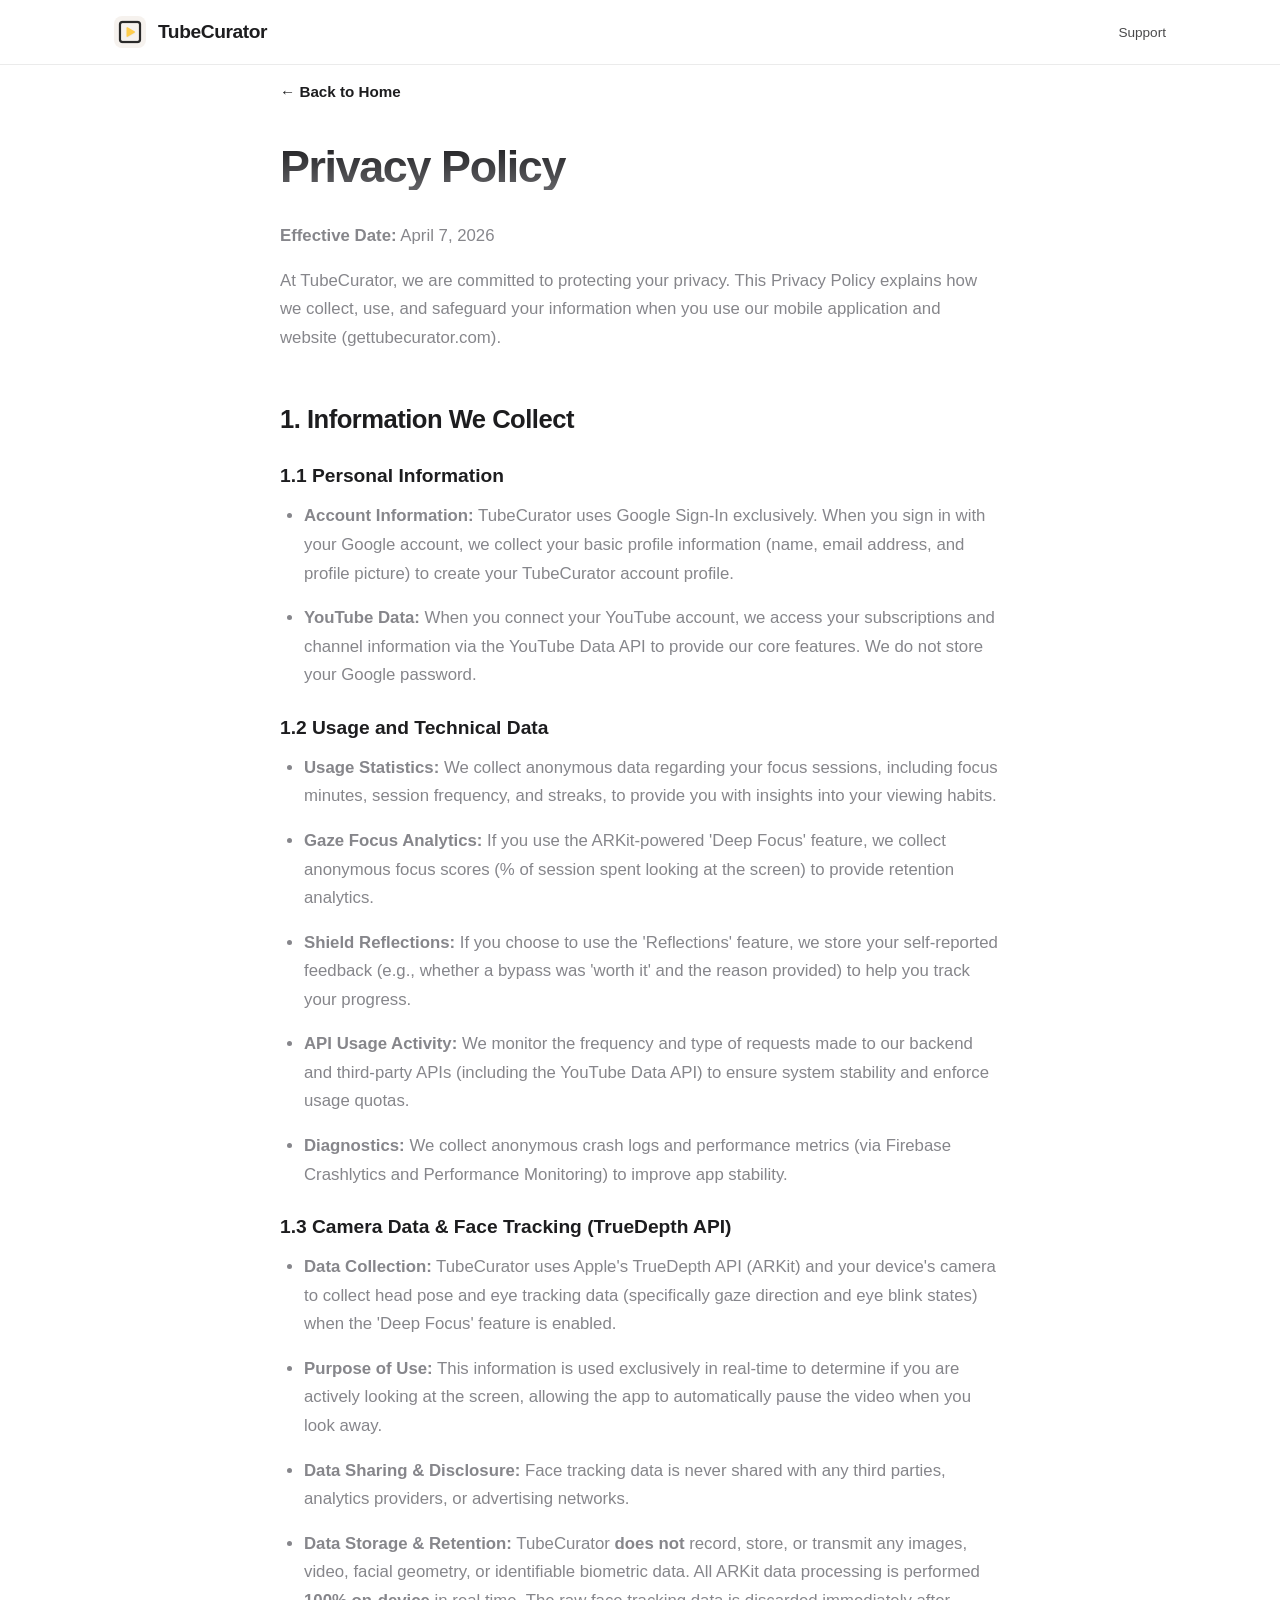
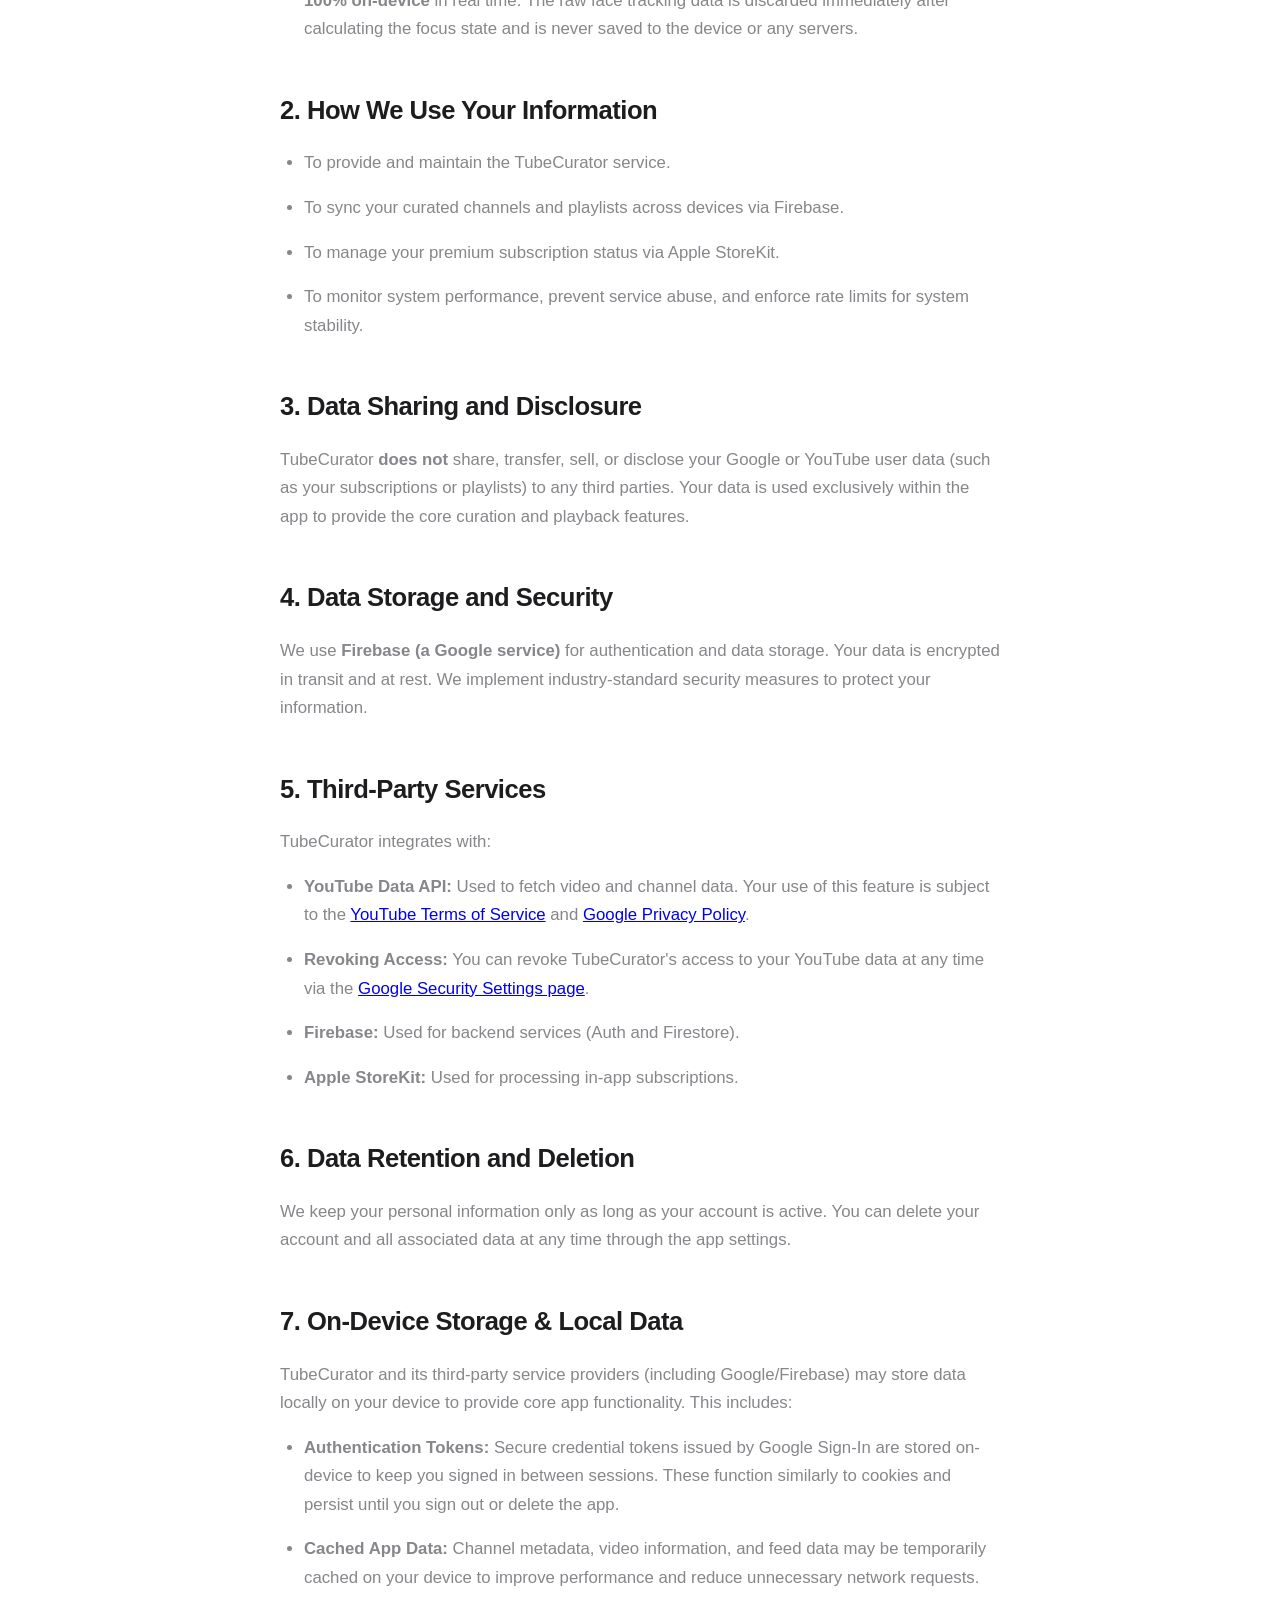
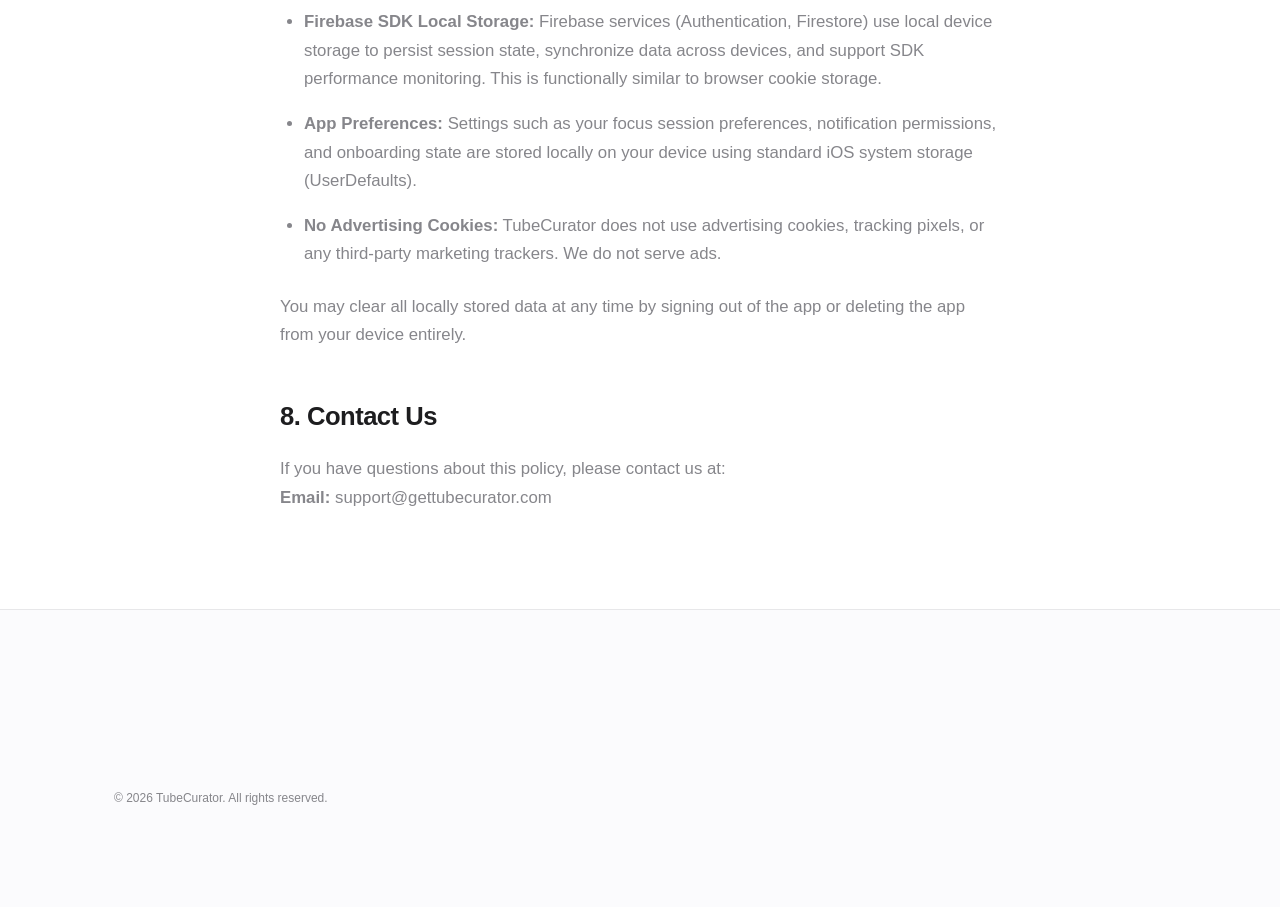
==== commit 811ce055: "updated privacy policy - TrueDepth API usage" ====
--- a/docs/privacy.html
+++ b/docs/privacy.html
@@ -57,6 +57,7 @@
             font-size: 0.95rem;
         }
     </style>
+    <link rel="canonical" href="https://gettubecurator.com/privacy.html" />
 </head>
 
 <body>
@@ -105,10 +106,12 @@
                     Crashlytics and Performance Monitoring) to improve app stability.</li>
             </ul>
 
-            <h3>1.3 Camera Data & Face Tracking</h3>
+            <h3>1.3 Camera Data & Face Tracking (TrueDepth API)</h3>
             <ul>
-                <li><strong>Deep Focus Tracking:</strong> TubeCurator uses Apple's ARKit and your device's camera to monitor your gaze during video playback when the 'Deep Focus' feature is enabled.</li>
-                <li><strong>Privacy Assurance:</strong> TubeCurator <strong>does not</strong> record, store, or transmit any images, video, or identifiable biometric data from your camera. All processing required to determine your focus state is performed <strong>100% on-device</strong> and is discarded immediately after the focus score is calculated.</li>
+                <li><strong>Data Collection:</strong> TubeCurator uses Apple's TrueDepth API (ARKit) and your device's camera to collect head pose and eye tracking data (specifically gaze direction and eye blink states) when the 'Deep Focus' feature is enabled.</li>
+                <li><strong>Purpose of Use:</strong> This information is used exclusively in real-time to determine if you are actively looking at the screen, allowing the app to automatically pause the video when you look away.</li>
+                <li><strong>Data Sharing & Disclosure:</strong> Face tracking data is never shared with any third parties, analytics providers, or advertising networks.</li>
+                <li><strong>Data Storage & Retention:</strong> TubeCurator <strong>does not</strong> record, store, or transmit any images, video, facial geometry, or identifiable biometric data. All ARKit data processing is performed <strong>100% on-device</strong> in real time. The raw face tracking data is discarded immediately after calculating the focus state and is never saved to the device or any servers.</li>
             </ul>
 
             <h2>2. How We Use Your Information</h2>
